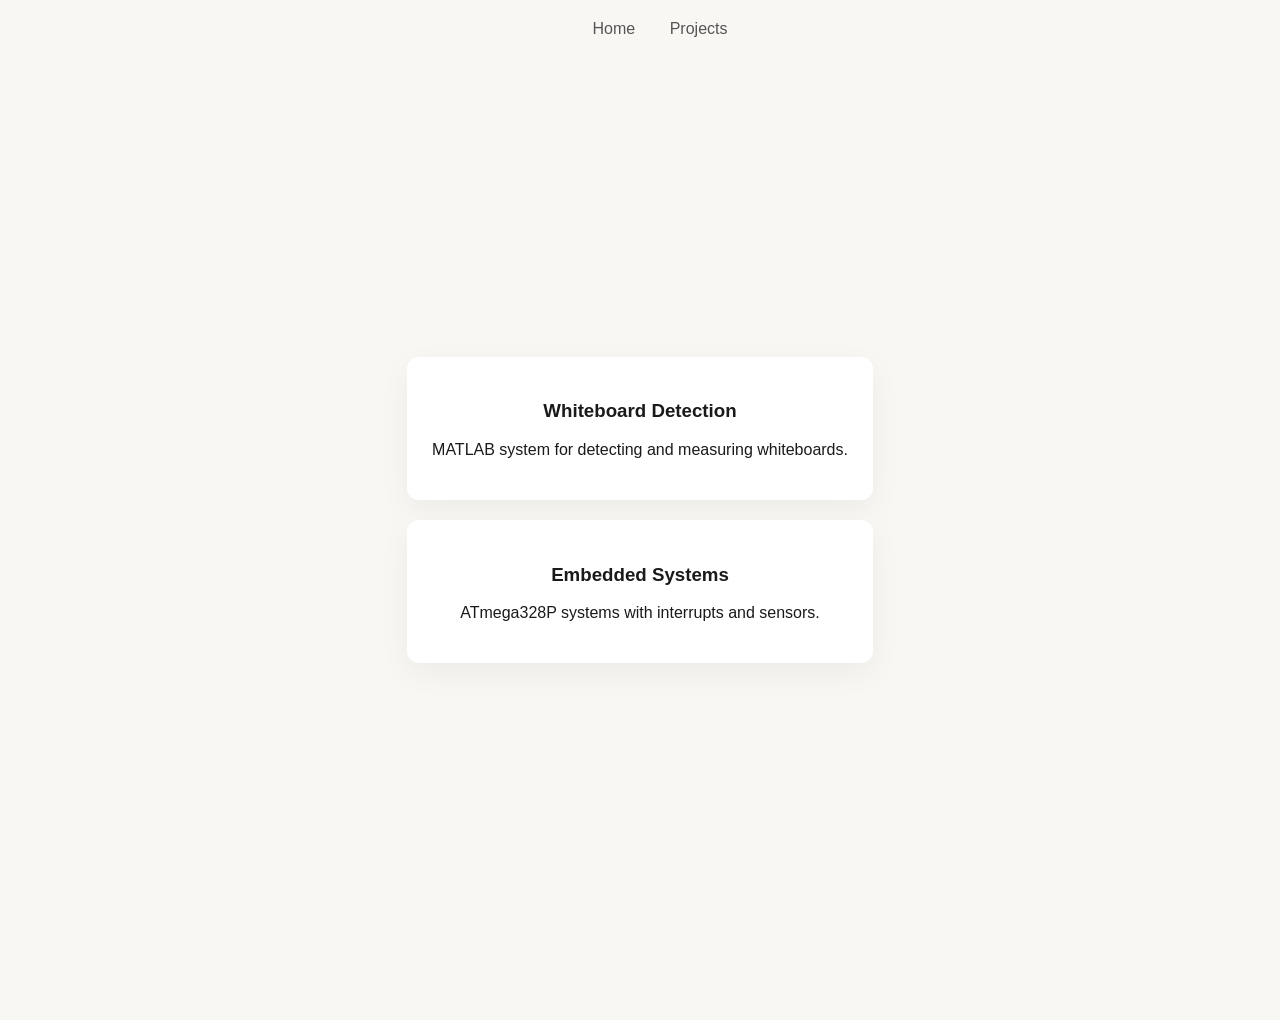
==== projects.html @ 42e4a581 "Create projects.html" ====
<!DOCTYPE html>
<html>
<head>
<link rel="stylesheet" href="style.css">
<script defer src="script.js"></script>
</head>

<body>

<nav>
<a href="index.html">Home</a>
<a href="projects.html">Projects</a>
</nav>

<div class="section">
    <div class="grid">

        <div class="card">
            <h3>Whiteboard Detection</h3>
            <p>MATLAB system for detecting and measuring whiteboards.</p>
        </div>

        <div class="card">
            <h3>Embedded Systems</h3>
            <p>ATmega328P systems with interrupts and sensors.</p>
        </div>

    </div>
</div>

</body>
</html>
---- style.css ----
body {
    margin: 0;
    font-family: 'Inter', sans-serif;
    background: #f8f7f4;
    color: #1a1a1a;
}

/* NAV */
nav {
    position: fixed;
    width: 100%;
    padding: 20px;
    text-align: center;
    background: rgba(248,247,244,0.8);
    backdrop-filter: blur(10px);
}

nav a {
    margin: 0 15px;
    text-decoration: none;
    color: #555;
}

nav a:hover {
    color: black;
}

/* SECTION */
.section {
    min-height: 100vh;
    display: flex;
    justify-content: center;
    align-items: center;
    text-align: center;
    padding: 60px;
}

/* TEXT */
h1 {
    font-size: 3em;
}

.big {
    font-size: 2.5em;
    max-width: 800px;
}

/* CARDS */
.grid {
    display: grid;
    gap: 20px;
    max-width: 800px;
}

.card {
    background: white;
    padding: 25px;
    border-radius: 12px;
    box-shadow: 0 10px 30px rgba(0,0,0,0.05);
}

/* BUTTON */
.btn {
    padding: 12px 20px;
    background: #c2a878;
    color: white;
    text-decoration: none;
    border-radius: 8px;
}
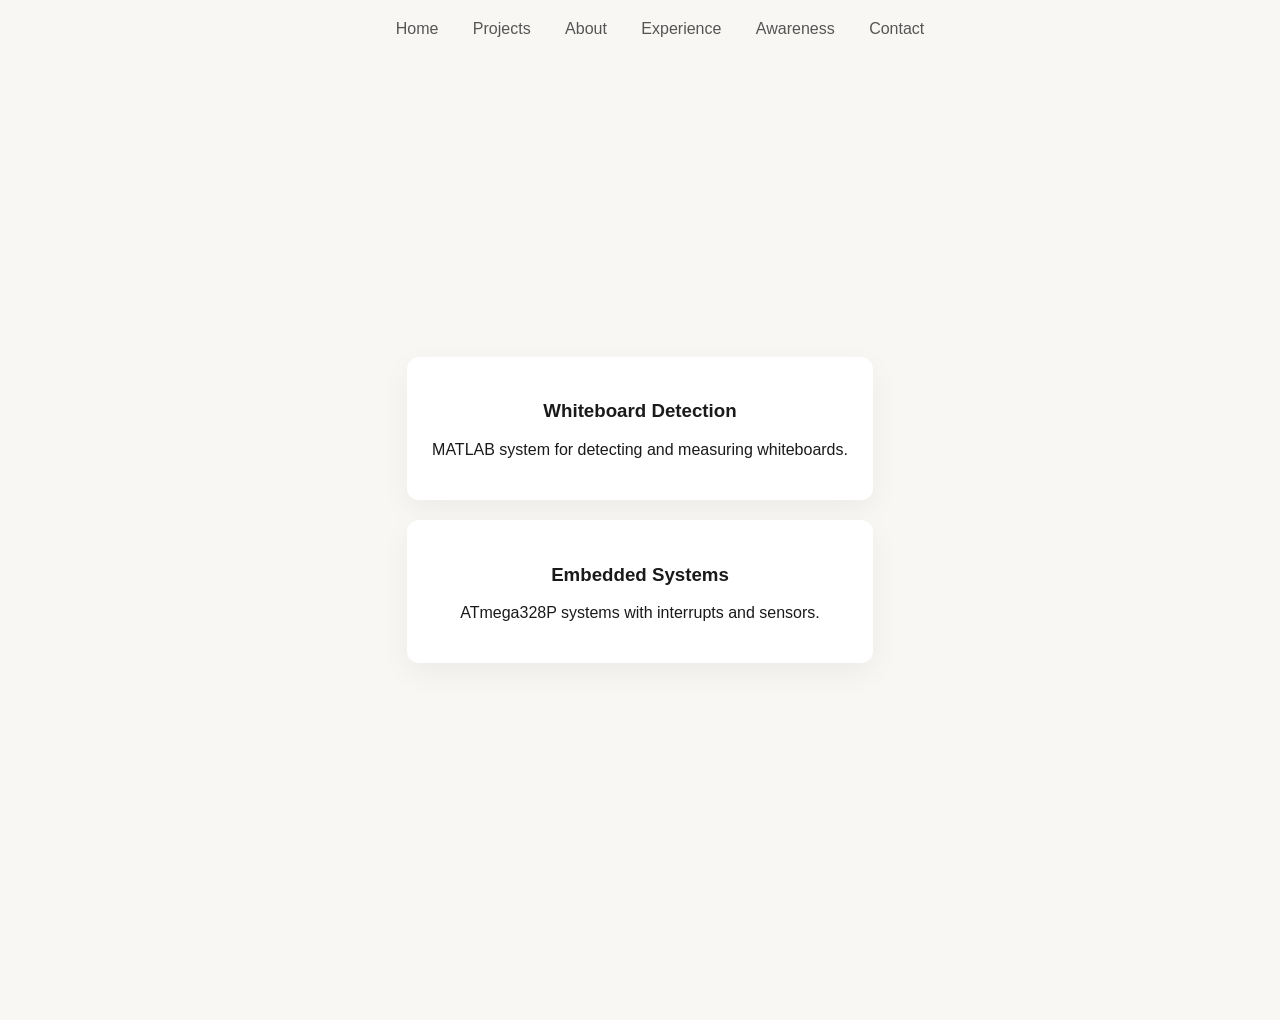
==== commit c02e60c9: "Update projects.html" ====
--- a/projects.html
+++ b/projects.html
@@ -7,9 +7,13 @@
 
 <body>
 
-<nav>
-<a href="index.html">Home</a>
-<a href="projects.html">Projects</a>
+    <nav>
+    <a href="index.html">Home</a>
+    <a href="projects.html">Projects</a>
+    <a href="about.html">About</a>
+    <a href="experience.html">Experience</a>
+    <a href="awareness.html">Awareness</a>
+    <a href="contact.html">Contact</a>
 </nav>
 
 <div class="section">
--- a/style.css
+++ b/style.css
@@ -66,4 +66,3 @@
     color: white;
     text-decoration: none;
     border-radius: 8px;
-}
